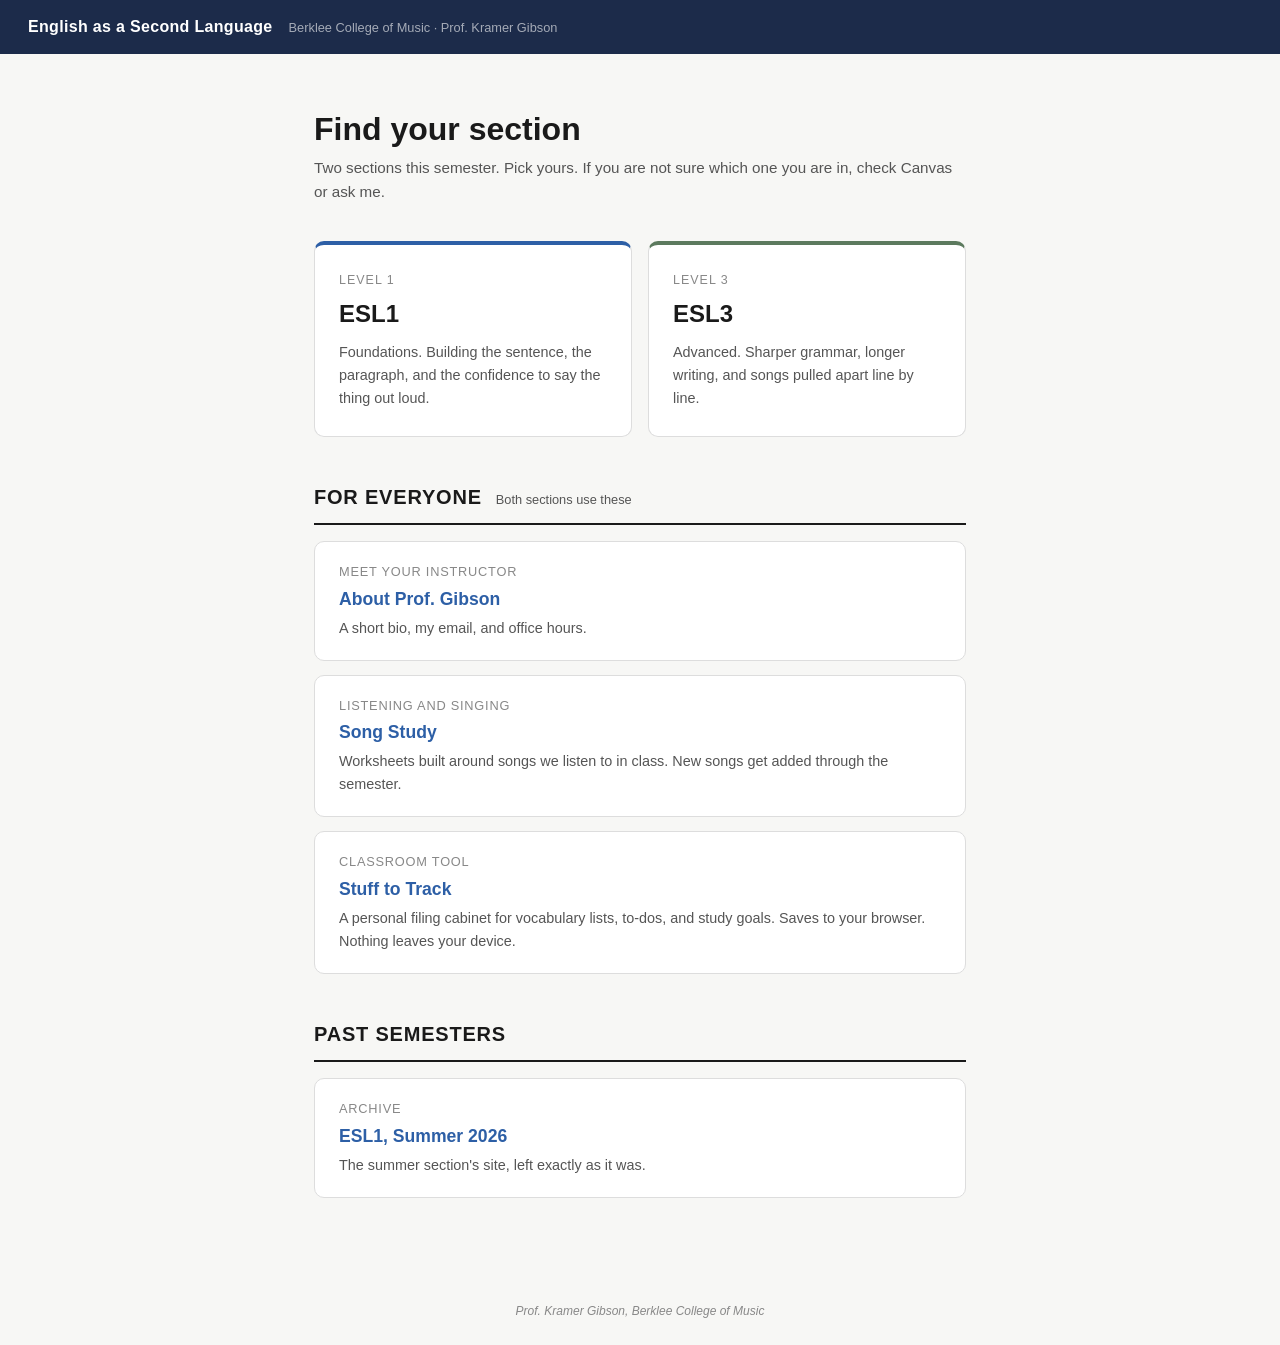
==== index.html @ 5bc841ac "Berklee ESL site: ESL1 and ESL3 for Fall 2026 Semester-free replacement for esl1-summer-2026, which " ====
<!DOCTYPE html>
<html lang="en">
<head>
  <meta charset="UTF-8">
  <meta name="viewport" content="width=device-width, initial-scale=1.0">
  <title>ESL · Berklee College of Music</title>
  <meta name="description" content="Course materials for ESL1 and ESL3 at Berklee College of Music. Prof. Kramer Gibson.">
  <link rel="stylesheet" href="assets/site.css">
</head>
<body>
  <header class="app-header">
    <h1>English as a Second Language</h1>
    <span>Berklee College of Music · Prof. Kramer Gibson</span>
  </header>

  <main class="container">
    <h2 class="hub-title">Find your section</h2>
    <p class="hub-subtitle">Two sections this semester. Pick yours. If you are not sure which one you are in, check Canvas or ask me.</p>

    <div class="picker">
      <a href="esl1/">
        <div class="level">Level 1</div>
        <div class="course">ESL1</div>
        <div class="blurb">Foundations. Building the sentence, the paragraph, and the confidence to say the thing out loud.</div>
      </a>
      <a class="esl3" href="esl3/">
        <div class="level">Level 3</div>
        <div class="course">ESL3</div>
        <div class="blurb">Advanced. Sharper grammar, longer writing, and songs pulled apart line by line.</div>
      </a>
    </div>

    <section class="section">
      <div class="section-header">
        <div class="section-title">For everyone</div>
        <div class="section-note">Both sections use these</div>
      </div>
      <ul class="week-list">
        <li>
          <a href="about.html">
            <div class="week-num">Meet your instructor</div>
            <div class="week-title">About Prof. Gibson</div>
            <div class="week-desc">A short bio, my email, and office hours.</div>
          </a>
        </li>
        <li>
          <a href="shared/song-study/">
            <div class="week-num">Listening and singing</div>
            <div class="week-title">Song Study</div>
            <div class="week-desc">Worksheets built around songs we listen to in class. New songs get added through the semester.</div>
          </a>
        </li>
        <li>
          <a href="tools/cabinet/">
            <div class="week-num">Classroom tool</div>
            <div class="week-title">Stuff to Track</div>
            <div class="week-desc">A personal filing cabinet for vocabulary lists, to-dos, and study goals. Saves to your browser. Nothing leaves your device.</div>
          </a>
        </li>
      </ul>
    </section>

    <section class="section">
      <div class="section-header">
        <div class="section-title">Past semesters</div>
      </div>
      <ul class="week-list">
        <li>
          <a href="https://kramermusician.github.io/esl1-summer-2026/">
            <div class="week-num">Archive</div>
            <div class="week-title">ESL1, Summer 2026</div>
            <div class="week-desc">The summer section's site, left exactly as it was.</div>
          </a>
        </li>
      </ul>
    </section>
  </main>

  <footer>Prof. Kramer Gibson, Berklee College of Music</footer>
</body>
</html>
---- assets/site.css ----
/* Berklee ESL — shared styles.
   One stylesheet for the landing page, both section hubs, and the shared pages.
   Visual language carried over from the Summer 2026 ESL1 site. */

*, *::before, *::after { box-sizing: border-box; margin: 0; padding: 0; }

:root {
  --ink:      #1a1a1a;
  --mid:      #555;
  --light:    #888;
  --border:   #ddd;
  --bg:       #f7f7f5;
  --card:     #ffffff;
  --navy:     #1c2b4a;
  --accent:   #2d5fa6;
  --accent-lt:#e8eef8;
  --sage:     #5c7a5e;
  --sage-lt:  #eaf1ea;
  --radius:   10px;
}

body {
  font-family: -apple-system, BlinkMacSystemFont, "Segoe UI", Helvetica, Arial, sans-serif;
  background: var(--bg);
  color: var(--ink);
  min-height: 100vh;
  line-height: 1.6;
}

/* header */
.app-header {
  background: var(--navy);
  color: #fff;
  padding: 14px 28px;
  display: flex;
  align-items: baseline;
  gap: 16px;
  flex-wrap: wrap;
}
.app-header h1 { font-size: 1rem; font-weight: 600; letter-spacing: 0.02em; }
.app-header span { font-size: 0.8rem; opacity: 0.6; }
.app-header a { color: #fff; text-decoration: none; }
.app-header a:hover { text-decoration: underline; }

/* layout */
.container { max-width: 700px; margin: 0 auto; padding: 56px 24px 80px; }
.hub-title { font-size: 2rem; font-weight: 700; line-height: 1.2; margin-bottom: 8px; }
.hub-subtitle { color: var(--mid); font-size: 0.95rem; margin-bottom: 36px; }

.section { margin-bottom: 44px; }
.section:last-child { margin-bottom: 0; }
.section-header {
  display: flex;
  align-items: baseline;
  gap: 14px;
  margin-bottom: 16px;
  padding-bottom: 10px;
  border-bottom: 2px solid var(--ink);
  flex-wrap: wrap;
}
.section-title {
  font-size: 1.25rem; font-weight: 700; letter-spacing: 0.04em;
  text-transform: uppercase; color: var(--ink);
}
.section-note { font-size: 0.8rem; color: var(--mid); }

/* link cards */
.week-list { list-style: none; display: flex; flex-direction: column; gap: 14px; }
.week-list a {
  display: block;
  background: var(--card);
  border: 1px solid var(--border);
  border-radius: var(--radius);
  padding: 20px 24px;
  color: var(--ink);
  text-decoration: none;
  transition: border-color 0.15s ease, background 0.15s ease, transform 0.05s ease;
}
.week-list a:hover { border-color: var(--accent); background: var(--accent-lt); }
.week-list a:active { transform: translateY(1px); }
.week-num {
  font-size: 0.8rem; color: var(--light);
  text-transform: uppercase; letter-spacing: 0.06em;
}
.week-title { font-size: 1.1rem; font-weight: 600; color: var(--accent); margin-top: 2px; }
.week-desc { font-size: 0.9rem; color: var(--mid); margin-top: 4px; }

/* a card that is not a link yet */
.week-list li.pending > div {
  background: var(--card);
  border: 1px dashed var(--border);
  border-radius: var(--radius);
  padding: 20px 24px;
  opacity: 0.75;
}
.week-list li.pending .week-title { color: var(--light); }

/* section picker on the landing page */
.picker { display: grid; grid-template-columns: 1fr 1fr; gap: 16px; margin-bottom: 44px; }
@media (max-width: 560px) { .picker { grid-template-columns: 1fr; } }
.picker a {
  display: block;
  background: var(--card);
  border: 1px solid var(--border);
  border-top: 4px solid var(--accent);
  border-radius: var(--radius);
  padding: 26px 24px;
  color: var(--ink);
  text-decoration: none;
  transition: border-color 0.15s ease, background 0.15s ease, transform 0.05s ease;
}
.picker a:hover { background: var(--accent-lt); }
.picker a:active { transform: translateY(1px); }
.picker a.esl3 { border-top-color: var(--sage); }
.picker a.esl3:hover { background: var(--sage-lt); }
.picker .level { font-size: 0.78rem; letter-spacing: 0.08em; text-transform: uppercase; color: var(--light); }
.picker .course { font-size: 1.5rem; font-weight: 700; margin-top: 4px; }
.picker .blurb { font-size: 0.9rem; color: var(--mid); margin-top: 8px; }

/* about page */
.portrait {
  display: block; width: 170px; height: 170px;
  object-fit: cover; border-radius: 50%;
  margin: 0 auto 22px; border: 3px solid var(--card);
  box-shadow: 0 2px 12px rgba(0,0,0,0.1);
}
.name { font-size: 1.8rem; font-weight: 700; text-align: center; }
.title { text-align: center; color: var(--mid); font-size: 0.95rem; margin-bottom: 26px; }
.bio { font-size: 1.05rem; line-height: 1.7; margin-bottom: 10px; }
.bio-list {
  list-style: none; display: flex; flex-wrap: wrap; gap: 10px;
  justify-content: center; margin: 14px 0 28px;
}
.bio-list li {
  background: var(--accent-lt); color: var(--accent);
  padding: 6px 14px; border-radius: 999px;
  font-size: 0.92rem; font-weight: 500;
}
.contact-card {
  background: var(--card); border: 1px solid var(--border);
  border-radius: var(--radius); padding: 22px 24px; margin-top: 6px;
}
.contact-card h2 {
  font-size: 0.78rem; font-weight: 600; letter-spacing: 0.1em;
  text-transform: uppercase; color: var(--light); margin-bottom: 14px;
}
.contact-row { display: flex; gap: 14px; padding: 10px 0; border-bottom: 1px solid var(--border); }
.contact-row:last-child { border-bottom: none; }
.contact-label { flex: 0 0 130px; color: var(--mid); font-size: 0.9rem; }
.contact-value { flex: 1; font-size: 0.97rem; }
.contact-value a { color: var(--accent); text-decoration: none; }
.contact-value a:hover { text-decoration: underline; }

.back-link { display: inline-block; margin-top: 32px; color: var(--accent); text-decoration: none; font-size: 0.95rem; }
.back-link:hover { text-decoration: underline; }

footer {
  text-align: center; color: var(--light);
  font-size: 0.75rem; font-style: italic; padding: 24px;
}
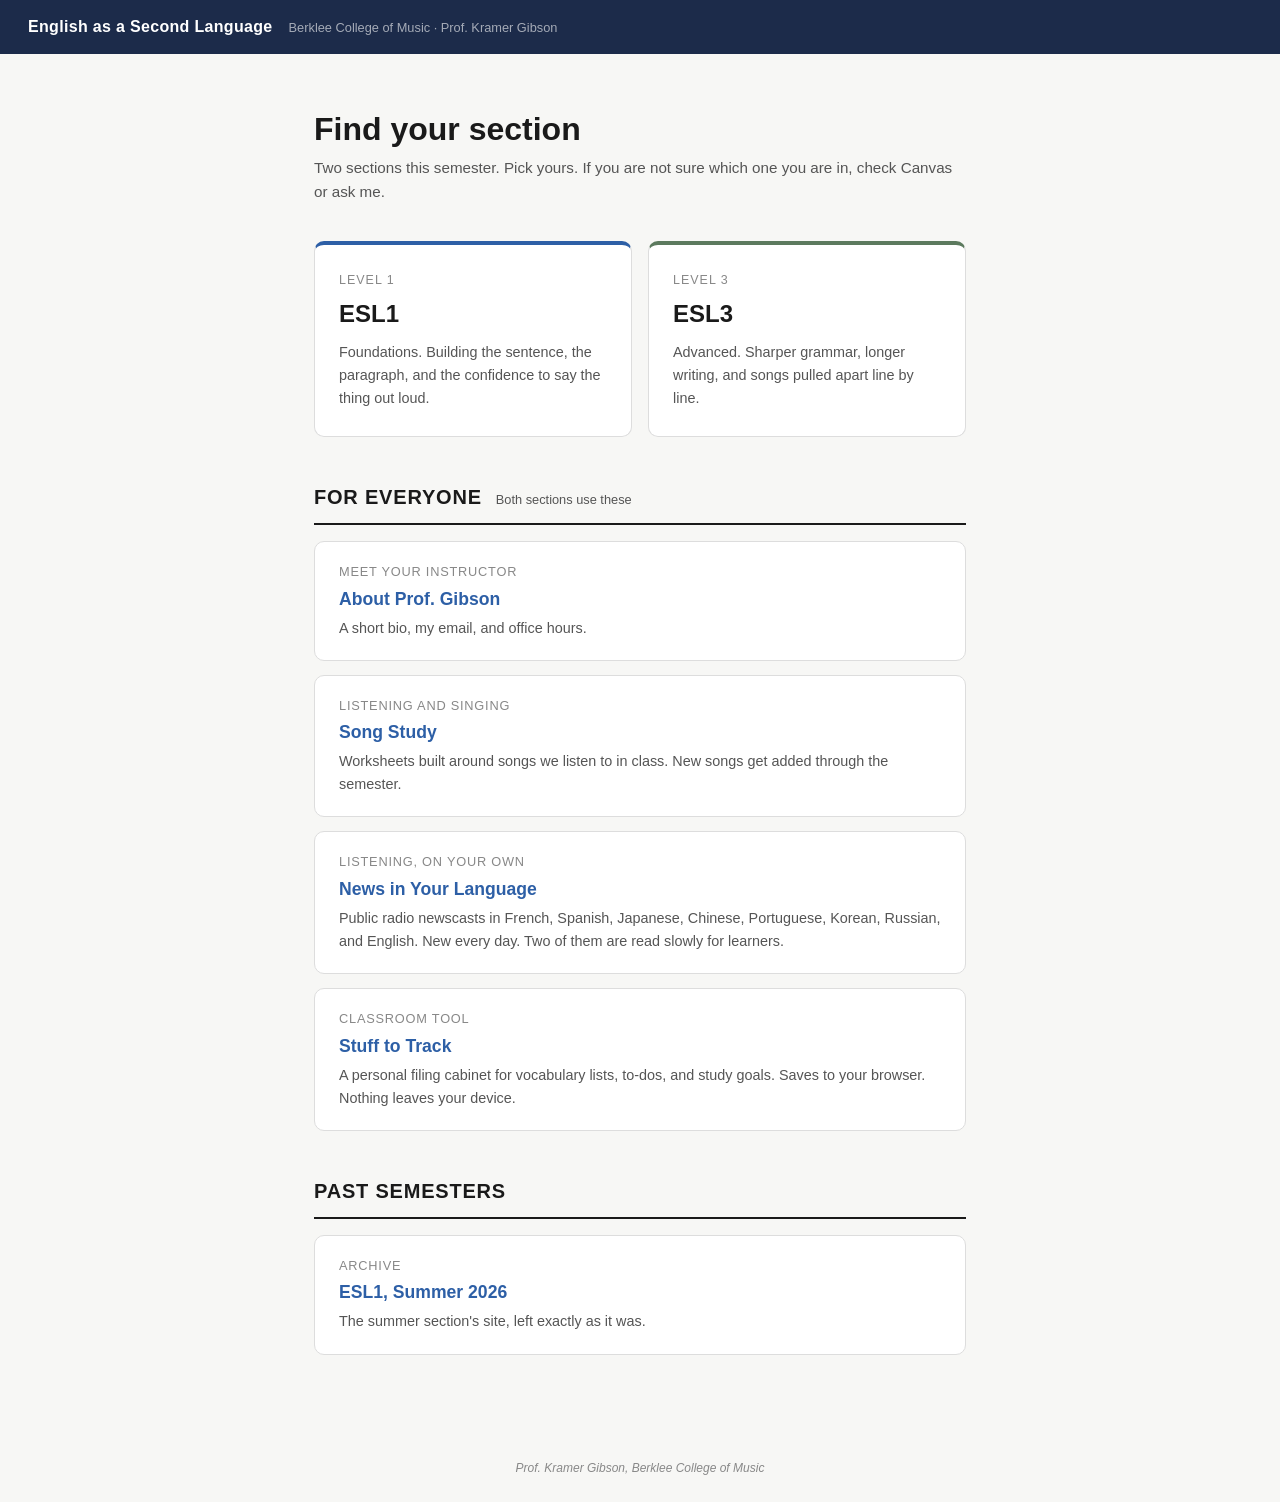
==== commit 1eea8ace: "Add News in Your Language listening page A grid of daily radio newscasts in eight languages, linked " ====
--- a/index.html
+++ b/index.html
@@ -51,6 +51,13 @@
           </a>
         </li>
         <li>
+          <a href="shared/world-news/">
+            <div class="week-num">Listening, on your own</div>
+            <div class="week-title">News in Your Language</div>
+            <div class="week-desc">Public radio newscasts in French, Spanish, Japanese, Chinese, Portuguese, Korean, Russian, and English. New every day. Two of them are read slowly for learners.</div>
+          </a>
+        </li>
+        <li>
           <a href="tools/cabinet/">
             <div class="week-num">Classroom tool</div>
             <div class="week-title">Stuff to Track</div>
--- a/assets/site.css
+++ b/assets/site.css
@@ -158,3 +158,89 @@
   text-align: center; color: var(--light);
   font-size: 0.75rem; font-style: italic; padding: 24px;
 }
+
+/* ---------------------------------------------------------------
+   World news page (shared/world-news/)
+   Grid of broadcaster buttons, grouped by language.
+   --------------------------------------------------------------- */
+
+.lang-block { margin-bottom: 40px; }
+.lang-block:last-of-type { margin-bottom: 0; }
+
+.lang-head {
+  display: flex;
+  align-items: baseline;
+  gap: 12px;
+  margin-bottom: 14px;
+  padding-bottom: 8px;
+  border-bottom: 2px solid var(--ink);
+  flex-wrap: wrap;
+}
+.lang-name {
+  font-size: 1.15rem; font-weight: 700; letter-spacing: 0.04em;
+  text-transform: uppercase;
+}
+.lang-native { font-size: 0.95rem; color: var(--mid); }
+
+.news-grid { display: grid; grid-template-columns: 1fr 1fr; gap: 12px; }
+@media (max-width: 560px) { .news-grid { grid-template-columns: 1fr; } }
+
+.news-grid a {
+  display: block;
+  background: var(--card);
+  border: 1px solid var(--border);
+  border-left: 4px solid var(--accent);
+  border-radius: var(--radius);
+  padding: 16px 18px;
+  color: var(--ink);
+  text-decoration: none;
+  transition: border-color 0.15s ease, background 0.15s ease, transform 0.05s ease;
+}
+.news-grid a:hover { background: var(--accent-lt); border-color: var(--accent); }
+.news-grid a:active { transform: translateY(1px); }
+.news-grid a.easy { border-left-color: var(--sage); }
+.news-grid a.easy:hover { background: var(--sage-lt); border-color: var(--sage); }
+
+.news-src {
+  font-size: 0.75rem; color: var(--light);
+  text-transform: uppercase; letter-spacing: 0.06em;
+}
+.news-title { font-size: 1.02rem; font-weight: 600; color: var(--accent); margin-top: 2px; }
+.news-grid a.easy .news-title { color: var(--sage); }
+.news-desc { font-size: 0.87rem; color: var(--mid); margin-top: 4px; }
+.news-when {
+  font-size: 0.78rem; color: var(--light);
+  margin-top: 8px; letter-spacing: 0.02em;
+}
+
+.tag {
+  display: inline-block;
+  background: var(--sage-lt); color: var(--sage);
+  font-size: 0.7rem; font-weight: 600;
+  text-transform: uppercase; letter-spacing: 0.06em;
+  padding: 2px 8px; border-radius: 999px;
+  margin-top: 8px;
+}
+
+.how-box {
+  background: var(--card);
+  border: 1px solid var(--border);
+  border-radius: var(--radius);
+  padding: 20px 24px;
+  margin-bottom: 40px;
+}
+.how-box h3 {
+  font-size: 0.78rem; font-weight: 600; letter-spacing: 0.1em;
+  text-transform: uppercase; color: var(--light); margin-bottom: 10px;
+}
+.how-box p { font-size: 0.97rem; color: var(--ink); }
+.how-box p + p { margin-top: 10px; }
+
+.key {
+  display: flex; gap: 20px; flex-wrap: wrap;
+  font-size: 0.82rem; color: var(--mid); margin-bottom: 28px;
+}
+.key span { display: flex; align-items: center; gap: 7px; }
+.key i { width: 12px; height: 12px; border-radius: 3px; display: inline-block; }
+.key i.a { background: var(--accent); }
+.key i.b { background: var(--sage); }
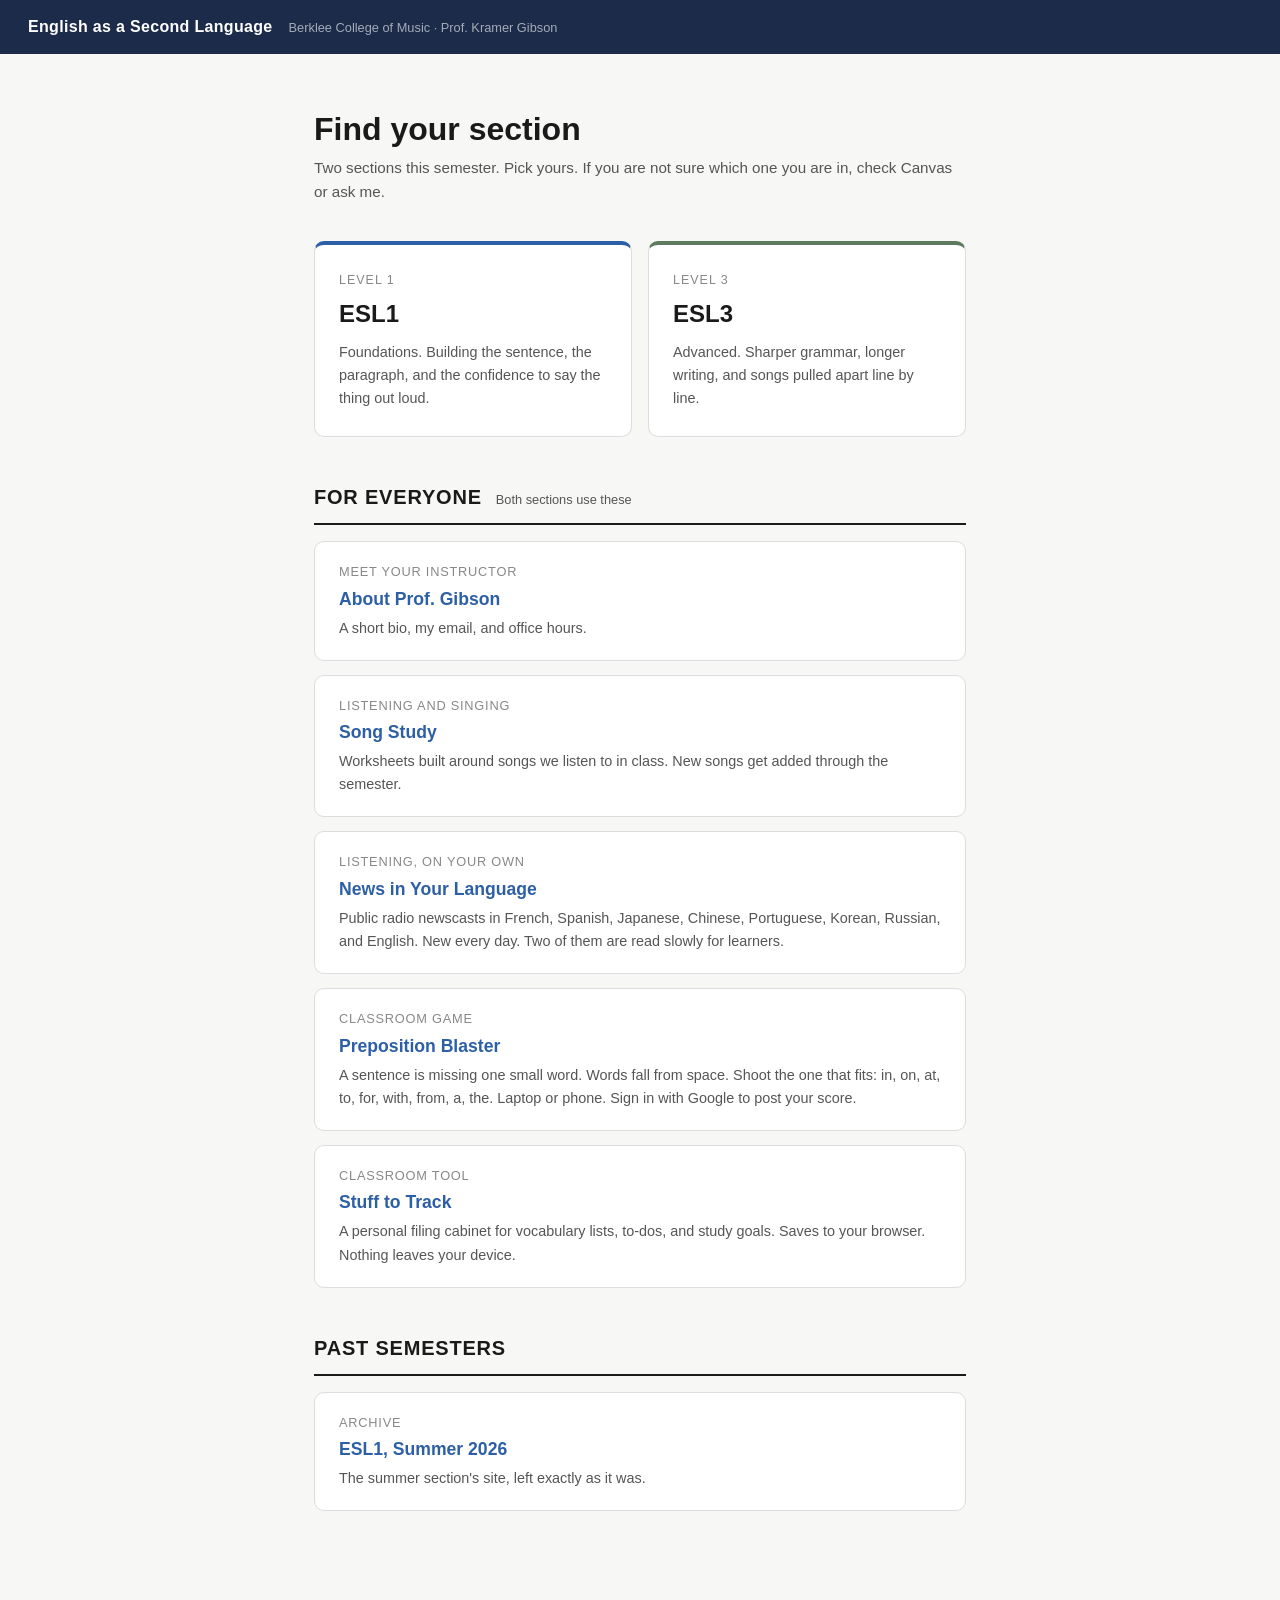
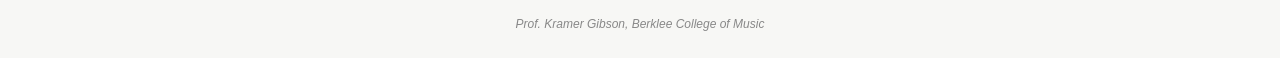
==== commit d7d0b11c: "Add Preposition Blaster, the ESL arcade grammar game Eight levels of real sentences from the ESL1 an" ====
--- a/index.html
+++ b/index.html
@@ -58,6 +58,13 @@
           </a>
         </li>
         <li>
+          <a href="tools/preposition-blaster/">
+            <div class="week-num">Classroom game</div>
+            <div class="week-title">Preposition Blaster</div>
+            <div class="week-desc">A sentence is missing one small word. Words fall from space. Shoot the one that fits: in, on, at, to, for, with, from, a, the. Laptop or phone. Sign in with Google to post your score.</div>
+          </a>
+        </li>
+        <li>
           <a href="tools/cabinet/">
             <div class="week-num">Classroom tool</div>
             <div class="week-title">Stuff to Track</div>
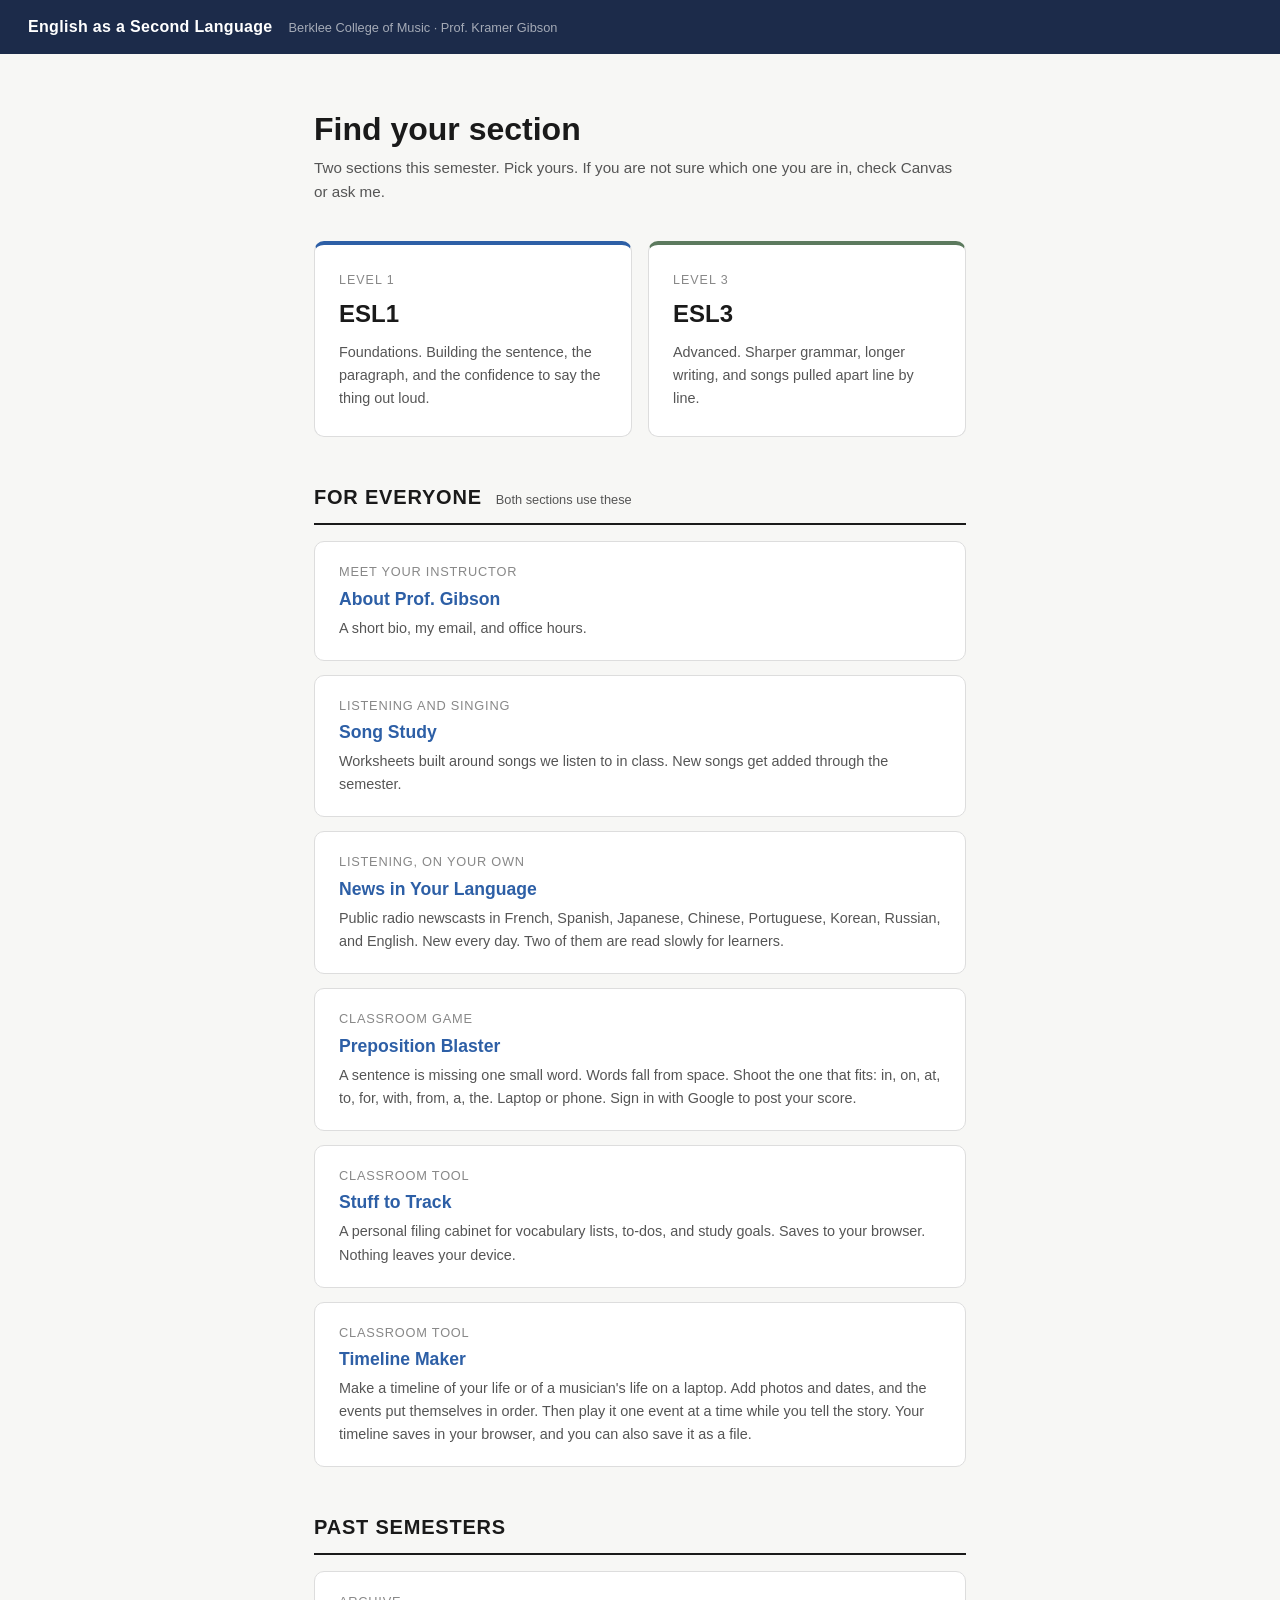
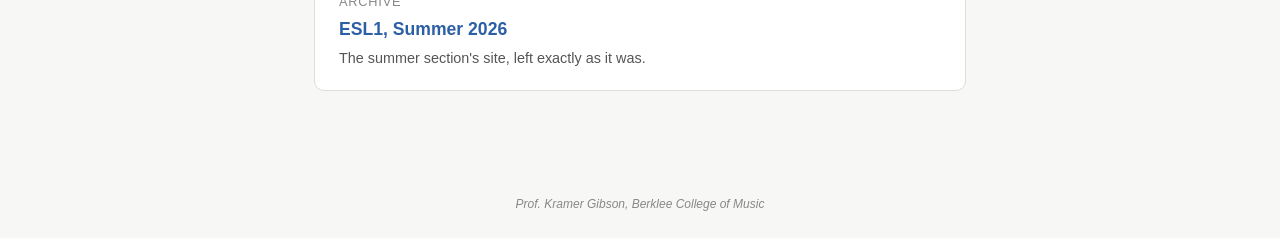
==== commit 2646cfa7: "Add Timeline Maker to the tools for both sections Co-Authored-By: Claude Opus 5.5 <noreply@anthropic" ====
--- a/index.html
+++ b/index.html
@@ -71,6 +71,13 @@
             <div class="week-desc">A personal filing cabinet for vocabulary lists, to-dos, and study goals. Saves to your browser. Nothing leaves your device.</div>
           </a>
         </li>
+        <li>
+          <a href="tools/timeline-maker/">
+            <div class="week-num">Classroom tool</div>
+            <div class="week-title">Timeline Maker</div>
+            <div class="week-desc">Make a timeline of your life or of a musician's life on a laptop. Add photos and dates, and the events put themselves in order. Then play it one event at a time while you tell the story. Your timeline saves in your browser, and you can also save it as a file.</div>
+          </a>
+        </li>
       </ul>
     </section>
 
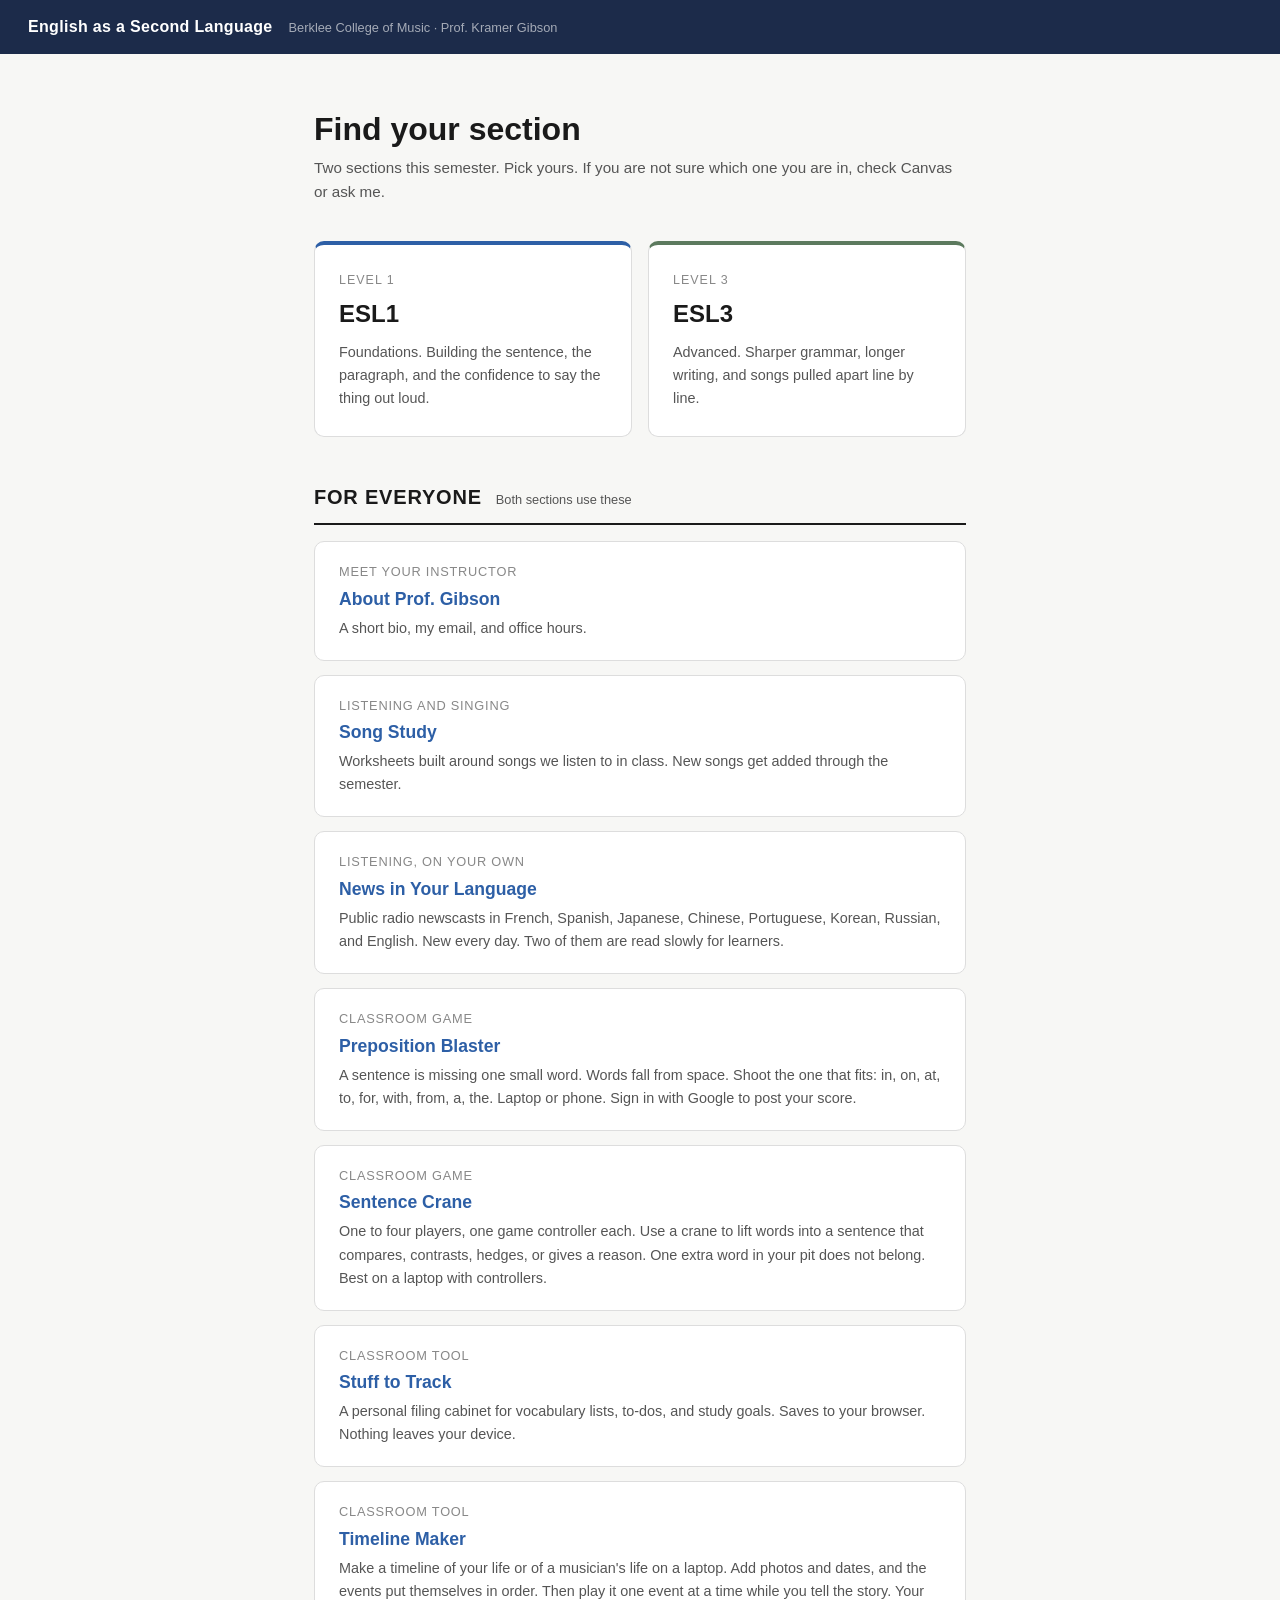
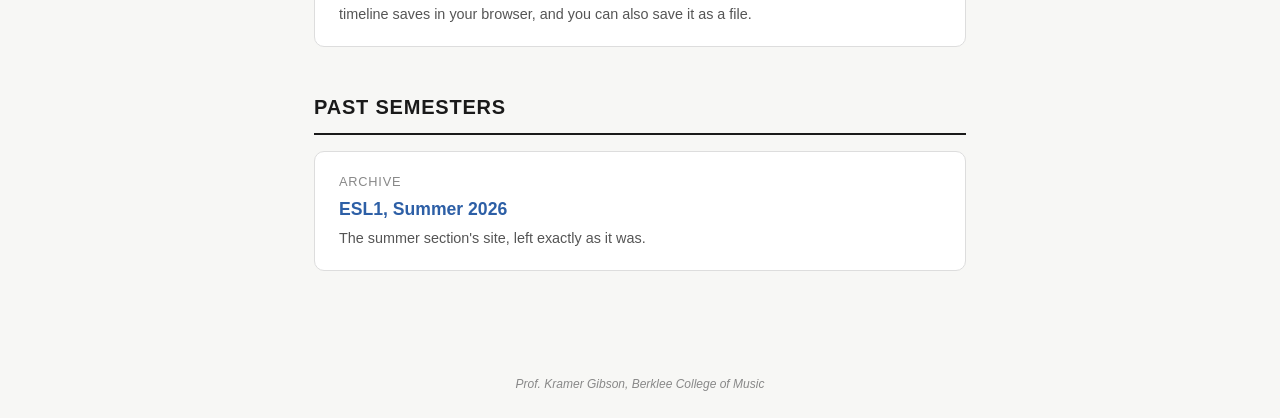
==== commit e9ccfe83: "Add Sentence Crane, a 1-4 player gamepad crane game for function words, and link it from both sectio" ====
--- a/index.html
+++ b/index.html
@@ -65,6 +65,13 @@
           </a>
         </li>
         <li>
+          <a href="tools/sentence-crane/">
+            <div class="week-num">Classroom game</div>
+            <div class="week-title">Sentence Crane</div>
+            <div class="week-desc">One to four players, one game controller each. Use a crane to lift words into a sentence that compares, contrasts, hedges, or gives a reason. One extra word in your pit does not belong. Best on a laptop with controllers.</div>
+          </a>
+        </li>
+        <li>
           <a href="tools/cabinet/">
             <div class="week-num">Classroom tool</div>
             <div class="week-title">Stuff to Track</div>
